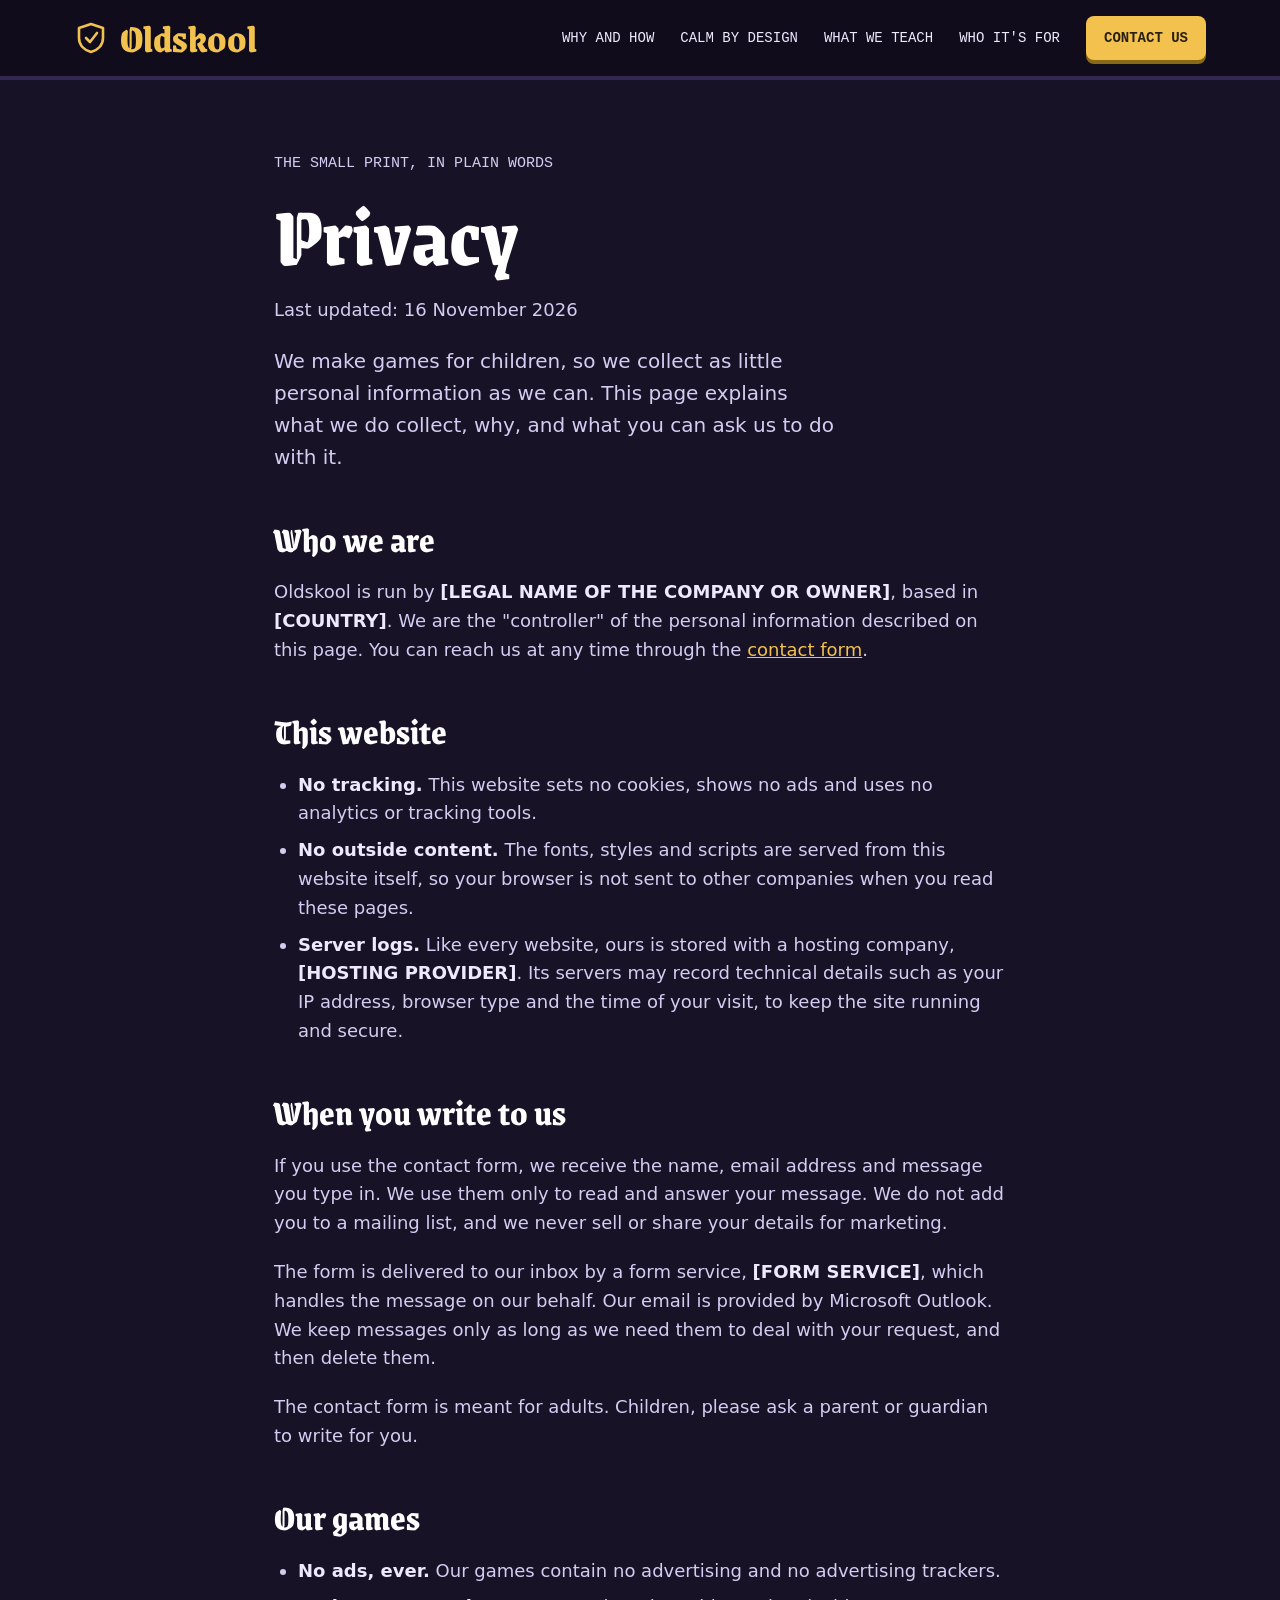
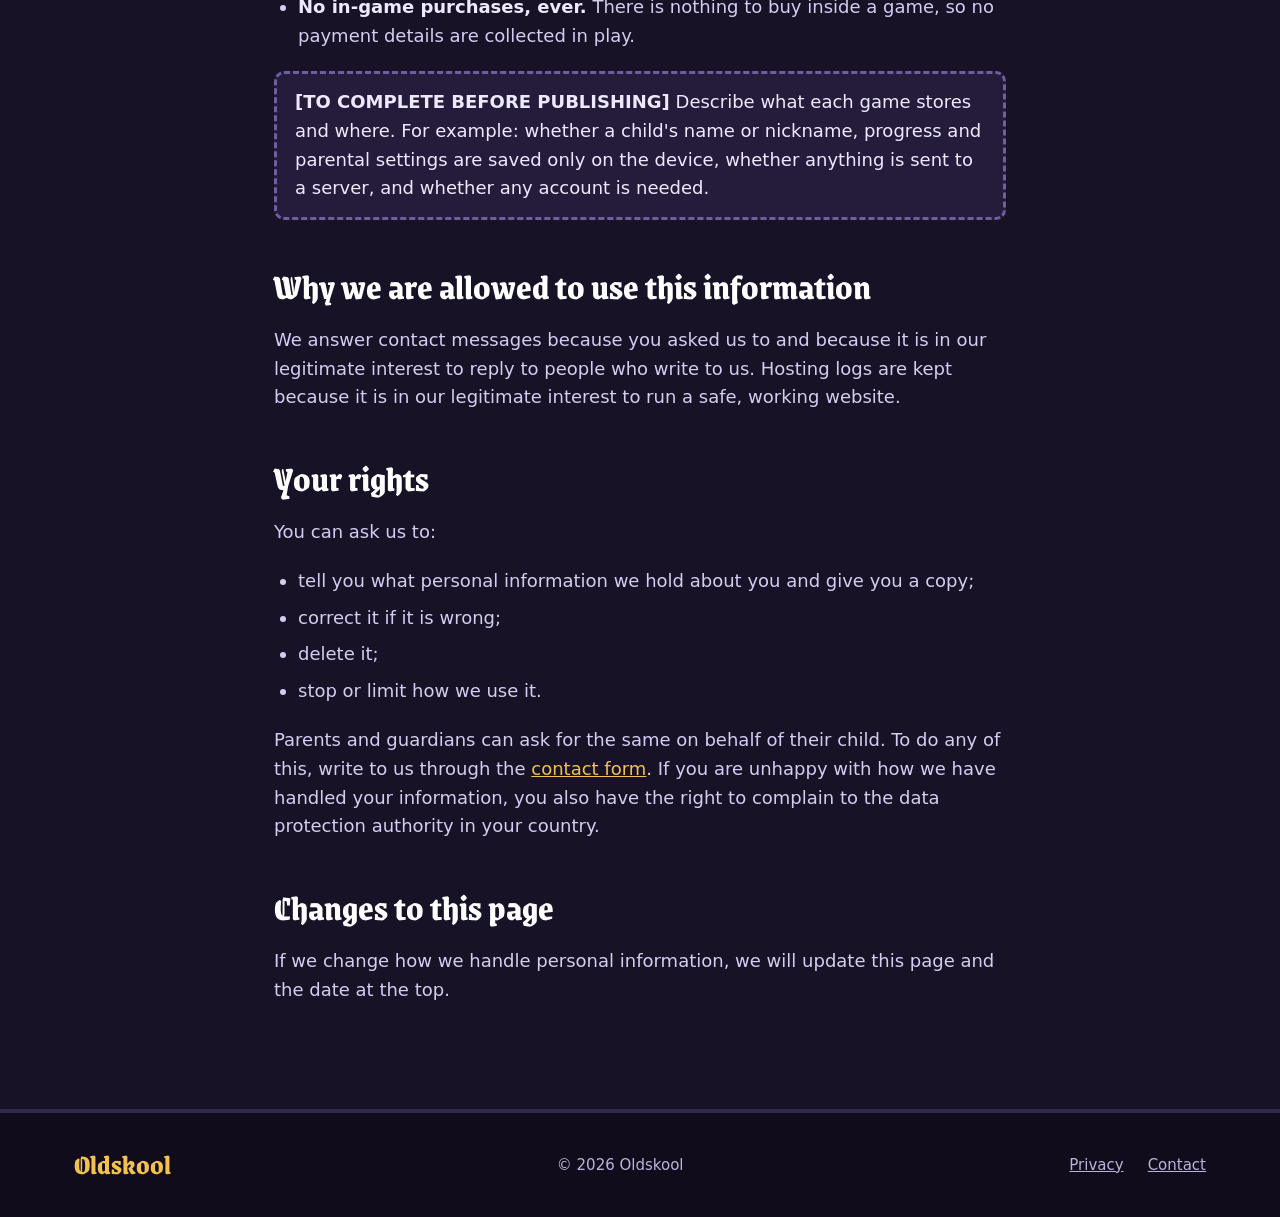
==== privacy.html @ bd80891c "Add contact form and privacy page, drop launch sign-up - Replace the launch email sign-up with a con" ====
<!doctype html>
<html lang="en">
<head>
  <meta charset="utf-8">
  <meta name="viewport" content="width=device-width, initial-scale=1">
  <title>Privacy | Oldskool</title>
  <meta name="description" content="How Oldskool handles personal information on this website and in its games.">
  <meta name="theme-color" content="#171226">
  <link rel="stylesheet" href="style.css">
</head>
<body>

<a class="skip-link" href="#main">Skip to content</a>

<header class="site-header">
  <div class="wrap header-inner">
    <a class="logo" href="index.html">
      <svg aria-hidden="true" width="34" height="34" viewBox="0 0 34 34" fill="none" stroke="currentColor" stroke-width="2.6" stroke-linecap="round" stroke-linejoin="round"><path d="M17 3 L29 7 L29 17 C29 24 24 29 17 31 C10 29 5 24 5 17 L5 7 Z"></path><path d="M12 17 L16 21 L23 12"></path></svg>
      Oldskool
    </a>
    <button class="nav-toggle" type="button" aria-expanded="false" aria-controls="site-nav">Menu</button>
    <nav id="site-nav" class="site-nav" aria-label="Main">
      <a href="index.html#how">Why and how</a>
      <a href="index.html#calm">Calm by design</a>
      <a href="index.html#skills">What we teach</a>
      <a href="index.html#who">Who it's for</a>
      <a class="btn btn-small" href="index.html#contact">Contact us</a>
    </nav>
  </div>
</header>

<main id="main" class="legal">
  <div class="wrap legal-inner">
    <p class="eyebrow eyebrow-purple">The small print, in plain words</p>
    <h1>Privacy</h1>
    <p>Last updated: 16 November 2026</p>

    <p class="lead">We make games for children, so we collect as little personal information as we can. This page explains what we do collect, why, and what you can ask us to do with it.</p>

    <h2>Who we are</h2>
    <p>Oldskool is run by <strong>[LEGAL NAME OF THE COMPANY OR OWNER]</strong>, based in <strong>[COUNTRY]</strong>. We are the "controller" of the personal information described on this page. You can reach us at any time through the <a href="index.html#contact">contact form</a>.</p>

    <h2>This website</h2>
    <ul>
      <li><strong>No tracking.</strong> This website sets no cookies, shows no ads and uses no analytics or tracking tools.</li>
      <li><strong>No outside content.</strong> The fonts, styles and scripts are served from this website itself, so your browser is not sent to other companies when you read these pages.</li>
      <li><strong>Server logs.</strong> Like every website, ours is stored with a hosting company, <strong>[HOSTING PROVIDER]</strong>. Its servers may record technical details such as your IP address, browser type and the time of your visit, to keep the site running and secure.</li>
    </ul>

    <h2>When you write to us</h2>
    <p>If you use the contact form, we receive the name, email address and message you type in. We use them only to read and answer your message. We do not add you to a mailing list, and we never sell or share your details for marketing.</p>
    <p>The form is delivered to our inbox by a form service, <strong>[FORM SERVICE]</strong>, which handles the message on our behalf. Our email is provided by Microsoft Outlook. We keep messages only as long as we need them to deal with your request, and then delete them.</p>
    <p>The contact form is meant for adults. Children, please ask a parent or guardian to write for you.</p>

    <h2>Our games</h2>
    <ul>
      <li><strong>No ads, ever.</strong> Our games contain no advertising and no advertising trackers.</li>
      <li><strong>No in-game purchases, ever.</strong> There is nothing to buy inside a game, so no payment details are collected in play.</li>
    </ul>
    <p class="todo"><strong>[TO COMPLETE BEFORE PUBLISHING]</strong> Describe what each game stores and where. For example: whether a child's name or nickname, progress and parental settings are saved only on the device, whether anything is sent to a server, and whether any account is needed.</p>

    <h2>Why we are allowed to use this information</h2>
    <p>We answer contact messages because you asked us to and because it is in our legitimate interest to reply to people who write to us. Hosting logs are kept because it is in our legitimate interest to run a safe, working website.</p>

    <h2>Your rights</h2>
    <p>You can ask us to:</p>
    <ul>
      <li>tell you what personal information we hold about you and give you a copy;</li>
      <li>correct it if it is wrong;</li>
      <li>delete it;</li>
      <li>stop or limit how we use it.</li>
    </ul>
    <p>Parents and guardians can ask for the same on behalf of their child. To do any of this, write to us through the <a href="index.html#contact">contact form</a>. If you are unhappy with how we have handled your information, you also have the right to complain to the data protection authority in your country.</p>

    <h2>Changes to this page</h2>
    <p>If we change how we handle personal information, we will update this page and the date at the top.</p>
  </div>
</main>

<footer class="site-footer">
  <div class="wrap footer-inner">
    <span class="footer-logo">Oldskool</span>
    <span>© <span id="year"></span> Oldskool</span>
    <span class="footer-links"><a href="privacy.html">Privacy</a><a href="index.html#contact">Contact</a></span>
  </div>
</footer>

<script src="script.js"></script>
</body>
</html>
---- style.css ----
/* Oldskool launch page
   Colours and fonts live in :root so the whole look can be changed in one place. */

/* Fonts are hosted with the site (see /fonts), so no visitor data goes to a font service. */
@font-face { font-family: 'Grenze Gotisch'; font-weight: 800; font-style: normal; font-display: swap; src: url('fonts/grenze-gotisch-latin-800-normal.woff2') format('woff2'); }
@font-face { font-family: 'Nunito'; font-weight: 400; font-style: normal; font-display: swap; src: url('fonts/nunito-latin-400-normal.woff2') format('woff2'); }
@font-face { font-family: 'Nunito'; font-weight: 700; font-style: normal; font-display: swap; src: url('fonts/nunito-latin-700-normal.woff2') format('woff2'); }
@font-face { font-family: 'Nunito'; font-weight: 800; font-style: normal; font-display: swap; src: url('fonts/nunito-latin-800-normal.woff2') format('woff2'); }
@font-face { font-family: 'Silkscreen'; font-weight: 400; font-style: normal; font-display: swap; src: url('fonts/silkscreen-latin-400-normal.woff2') format('woff2'); }
@font-face { font-family: 'Silkscreen'; font-weight: 700; font-style: normal; font-display: swap; src: url('fonts/silkscreen-latin-700-normal.woff2') format('woff2'); }

:root {
  --night: #171226;
  --night-deep: #100C1C;
  --stone: #241C3A;
  --stone-light: #31274F;
  --border: #4A3D73;
  --border-light: #6E5FA3;
  --shadow: #0B0814;

  --gold: #F2C14E;
  --gold-dark: #8A6A16;
  --purple: #B58CFF;

  --text: #EFE9FF;
  --text-soft: #D6CCF2;
  --text-muted: #BDB2DB;

  --parchment: #F3E6C4;
  --parchment-light: #FFF6DC;
  --parchment-line: #D9C79A;
  --ink: #2A1F14;
  --ink-soft: #3D2E1E;
  --ink-purple: #5A3E9E;

  --font-display: 'Grenze Gotisch', Georgia, serif;
  --font-body: 'Nunito', system-ui, sans-serif;
  --font-pixel: 'Silkscreen', ui-monospace, monospace;
}

*, *::before, *::after { box-sizing: border-box; }

html { scroll-behavior: smooth; }
@media (prefers-reduced-motion: reduce) { html { scroll-behavior: auto; } }

body {
  margin: 0;
  font-family: var(--font-body);
  font-size: 18px;
  line-height: 1.6;
  color: var(--text);
  background: var(--night);
}

h1, h2, h3, p, ul, ol { margin: 0; }
ul, ol { padding: 0; list-style: none; }

a { color: var(--gold); }
a:hover { color: #FFE08A; }

:focus-visible { outline: 3px solid var(--purple); outline-offset: 3px; }
.section-parchment :focus-visible, .parchment :focus-visible { outline-color: var(--ink-purple); }

.skip-link {
  position: absolute; left: 12px; top: -60px;
  background: var(--gold); color: var(--ink);
  padding: 10px 16px; border-radius: 8px; font-weight: 700; z-index: 10;
}
.skip-link:focus { top: 12px; color: var(--ink); }

/* ---------- Layout helpers ---------- */

.wrap { max-width: 1180px; margin: 0 auto; padding-left: 24px; padding-right: 24px; }
.section { padding: 104px 0; }
.section-stone { background: var(--stone); border-top: 4px solid var(--stone-light); border-bottom: 4px solid var(--stone-light); }
.section-purple { background: var(--stone-light); }
.section-parchment { background: var(--parchment); color: var(--ink); border-top: 6px solid var(--ink); border-bottom: 6px solid var(--ink); }

.stack-md { display: flex; flex-direction: column; gap: 24px; }
.stack-lg { display: flex; flex-direction: column; gap: 48px; }
.stack-xl { display: flex; flex-direction: column; gap: 56px; }

.grid { display: grid; gap: 24px; }
.grid-2 { grid-template-columns: repeat(2, minmax(0, 1fr)); }
.grid-3 { grid-template-columns: repeat(3, minmax(0, 1fr)); }

.split { display: flex; flex-wrap: wrap; align-items: center; gap: 56px; }
.split-top { align-items: flex-start; }
.split-copy { flex: 1 1 440px; min-width: 0; display: flex; flex-direction: column; gap: 18px; }

.section-head { display: flex; flex-direction: column; gap: 12px; max-width: 760px; }
.section-head.wide { max-width: 800px; gap: 16px; }

/* ---------- Type ---------- */

h1, h2, h3 { font-family: var(--font-display); font-weight: 800; color: #FFFFFF; }
h1 { font-size: clamp(56px, 8.4vw, 116px); line-height: 0.92; }
h2 { font-size: clamp(44px, 5.6vw, 72px); line-height: 0.98; }
h3 { font-size: 40px; line-height: 1; }
.h-big { font-size: clamp(52px, 7vw, 96px); line-height: 0.95; }
.section-parchment h2, .card h3 { color: var(--ink); }

.accent { color: var(--gold); }

.lead { font-size: 20px; color: var(--text-soft); max-width: 560px; }
.section-head .lead { max-width: none; }
.lead-bright { color: #E2DAF7; }
.section-parchment .lead { color: var(--ink-soft); max-width: 520px; }

.eyebrow { font-family: var(--font-pixel); font-size: 15px; text-transform: uppercase; }
.eyebrow-small { font-size: 14px; }
.eyebrow-purple { color: var(--purple); }
.eyebrow-gold { color: var(--gold); }
.eyebrow-ink { color: var(--ink-purple); font-weight: 700; }

.small-note { font-size: 15px; color: var(--text-muted); }

/* ---------- Buttons ---------- */

.btn {
  display: inline-flex; align-items: center; justify-content: center;
  height: 56px; padding: 0 28px;
  font-family: var(--font-pixel); font-weight: 700; font-size: 16px; text-transform: uppercase; text-decoration: none;
  color: var(--ink); background: var(--gold);
  border: none; border-radius: 8px; cursor: pointer;
  box-shadow: 0 6px 0 var(--gold-dark);
}
.btn:hover { background: #FFD569; color: var(--ink); }
.btn:active { transform: translateY(3px); box-shadow: 0 3px 0 var(--gold-dark); }
.btn-small { height: 44px; padding: 0 18px; font-size: 14px; box-shadow: 0 4px 0 var(--gold-dark); }
.btn-ghost { background: var(--stone); color: var(--text); border: 3px solid var(--border); box-shadow: 0 6px 0 var(--shadow); }
.btn-ghost:hover { background: var(--stone-light); color: var(--text); }
.btn-ghost:active { box-shadow: 0 3px 0 var(--shadow); }
.btn[disabled] { opacity: 0.6; cursor: default; }

.hero-actions { display: flex; flex-wrap: wrap; gap: 16px; margin-top: 8px; }

/* ---------- Header ---------- */

.site-header { background: var(--night-deep); border-bottom: 4px solid var(--stone-light); }
.header-inner { display: flex; flex-wrap: wrap; align-items: center; justify-content: space-between; gap: 12px 32px; padding-top: 14px; padding-bottom: 14px; }

.logo {
  display: flex; align-items: center; gap: 12px; min-height: 48px;
  font-family: var(--font-display); font-weight: 800; font-size: 40px; line-height: 1;
  color: var(--gold); text-decoration: none;
}

.site-nav { display: flex; flex-wrap: wrap; align-items: center; gap: 4px 26px; font-family: var(--font-pixel); font-size: 14px; text-transform: uppercase; }
.site-nav a:not(.btn) { color: var(--text); text-decoration: none; padding: 12px 0; }
.site-nav a:not(.btn):hover { color: var(--gold); }

.nav-toggle {
  display: none;
  height: 44px; padding: 0 16px;
  font-family: var(--font-pixel); font-size: 14px; text-transform: uppercase;
  color: var(--text); background: var(--stone); border: 3px solid var(--border); border-radius: 8px; cursor: pointer;
}

/* ---------- Hero ---------- */

.hero { padding: 72px 0 104px; }
.hero-inner { display: flex; flex-wrap: wrap; align-items: center; gap: 56px; }
.hero-copy { flex: 1 1 480px; min-width: 0; display: flex; flex-direction: column; gap: 24px; }
.hero .lead { font-size: 21px; line-height: 1.55; }
.hero-demo { flex: 1 1 400px; min-width: 0; max-width: 460px; margin: 0 auto; display: flex; flex-direction: column; gap: 18px; }

.arch {
  background: var(--stone); border: 6px solid var(--border);
  border-radius: 230px 230px 14px 14px;
  padding: 56px 28px 28px;
  display: flex; flex-direction: column; align-items: center; gap: 18px;
  box-shadow: 0 10px 0 var(--shadow);
}

.art-slot {
  width: 100%; border: 2px dashed var(--border-light);
  display: flex; align-items: center; justify-content: center; text-align: center; padding: 20px;
  font-family: var(--font-pixel); font-size: 13px; text-transform: uppercase; color: var(--text-muted);
}
.arch-art { height: 190px; border-radius: 120px 120px 10px 10px; }
/* When you swap the placeholder for an image, give it class="arch-art" too */
img.arch-art { border: none; padding: 0; object-fit: cover; }

.quest-bar { width: 100%; display: flex; align-items: center; gap: 10px; font-family: var(--font-pixel); font-size: 12px; color: var(--text-muted); }
.quest-track { flex: 1; height: 14px; background: var(--night-deep); border: 2px solid var(--border); border-radius: 8px; overflow: hidden; }
.quest-fill { width: 34%; height: 100%; background: var(--purple); }
.quest-fill.is-done { width: 100%; background: var(--gold); }

.sum { font-family: var(--font-display); font-weight: 800; font-size: 68px; line-height: 1; color: #FFFFFF; }

.answers { width: 100%; display: grid; grid-template-columns: repeat(3, minmax(0, 1fr)); gap: 12px; }
.answer {
  height: 68px;
  font-family: var(--font-display); font-weight: 800; font-size: 34px;
  color: var(--ink); background: var(--parchment);
  border: 3px solid var(--ink); border-radius: 10px; cursor: pointer;
  box-shadow: 0 5px 0 var(--shadow);
}
.answer:hover { background: var(--parchment-light); }
.answer.is-right { background: var(--gold); }
.answer.is-wrong { background: #CDBF9E; color: #5A4A36; text-decoration: line-through; }

.dialogue {
  background: var(--parchment); color: var(--ink);
  border: 4px solid var(--ink); border-radius: 12px; padding: 16px 20px;
  box-shadow: 0 6px 0 var(--shadow);
  display: flex; flex-direction: column; gap: 2px;
}
.dialogue-name { font-family: var(--font-pixel); font-weight: 700; font-size: 13px; text-transform: uppercase; color: var(--ink-purple); }
.dialogue-text { font-weight: 700; }
.dialogue-large { flex: 1 1 360px; min-width: 0; padding: 22px 24px; gap: 12px; }
.dialogue-large .dialogue-text { font-weight: 800; font-size: 22px; line-height: 1.35; }
.fake-button {
  align-self: flex-start; display: inline-flex; align-items: center; height: 48px; padding: 0 22px;
  font-family: var(--font-pixel); font-weight: 700; font-size: 14px; text-transform: uppercase;
  background: var(--gold); border: 3px solid var(--ink); border-radius: 8px; box-shadow: 0 4px 0 var(--ink);
}

/* ---------- Forms ---------- */

.contact-form { display: grid; grid-template-columns: repeat(2, minmax(0, 1fr)); gap: 20px; padding: 32px; text-align: left; }
.field { display: flex; flex-direction: column; gap: 6px; min-width: 0; }
.field-wide { grid-column: 1 / -1; }
.field label { font-family: var(--font-pixel); font-weight: 700; font-size: 13px; text-transform: uppercase; color: var(--ink); }
.field input, .field textarea {
  width: 100%; padding: 14px 16px;
  font: inherit; font-size: 18px; color: var(--ink);
  background: var(--parchment-light); border: 3px solid var(--ink); border-radius: 8px;
}
.field input { height: 56px; padding-top: 0; padding-bottom: 0; }
.field textarea { resize: vertical; min-height: 150px; }
.field input::placeholder { color: #6B5A44; }
.field [aria-invalid="true"] { border-color: #A3271A; background: #FFE9E2; }
.trap { position: absolute; left: -9999px; width: 1px; height: 1px; overflow: hidden; }
.contact-actions { display: flex; flex-wrap: wrap; align-items: center; gap: 16px 24px; }
.contact-actions .btn { box-shadow: 0 6px 0 var(--ink); border: 3px solid var(--ink); }
.contact-actions .btn:active { box-shadow: 0 3px 0 var(--ink); }
.form-note { flex: 1 1 260px; font-size: 15px; color: var(--ink-soft); }
.form-note a { color: var(--ink-purple); font-weight: 700; }
.form-message { min-height: 1.6em; font-weight: 800; color: #1F5B2E; }
.form-message.is-error { color: #A3271A; }

/* ---------- Panels ---------- */

.panel {
  background: var(--night); border: 4px solid var(--border); border-radius: 16px; padding: 28px;
  box-shadow: 0 8px 0 var(--shadow);
  display: flex; flex-direction: column; gap: 12px;
}
.panel p { color: var(--text-soft); }
.panel-raised { background: var(--stone); gap: 14px; }
.panel .step { font-family: var(--font-pixel); font-weight: 700; font-size: 14px; color: var(--gold); }

.parchment { background: var(--parchment); color: var(--ink); border: 4px solid var(--ink); border-radius: 16px; box-shadow: 0 8px 0 var(--shadow); }

/* House rules */
.rules { flex: 1 1 420px; min-width: 0; padding: 28px; }
.rules-title { font-family: var(--font-pixel); font-weight: 700; font-size: 16px; text-transform: uppercase; margin-bottom: 16px; }
.rules-list li { display: flex; justify-content: space-between; align-items: center; gap: 16px; padding: 12px 0; border-top: 2px solid var(--parchment-line); font-weight: 800; font-size: 20px; }
.tag { font-family: var(--font-pixel); font-size: 15px; font-weight: 700; border-radius: 6px; padding: 6px 14px; border: 2px solid var(--ink); }
.tag-no { background: var(--ink); color: var(--parchment); }
.tag-yes { background: var(--gold); color: var(--ink); }

/* Skill cards */
.cards { display: flex; flex-wrap: wrap; justify-content: center; gap: 28px; }
.card {
  flex: 1 1 290px; max-width: 360px; min-width: 0;
  background: var(--parchment); color: var(--ink);
  border: 5px solid var(--ink); border-radius: 18px; padding: 26px;
  box-shadow: 0 10px 0 var(--shadow);
  display: flex; flex-direction: column; gap: 14px;
}
.card-left { transform: rotate(-2deg); }
.card-right { transform: rotate(2deg); }
.card h3 { font-size: 44px; }
.card p { font-size: 17px; }
.card-top { display: flex; justify-content: space-between; font-family: var(--font-pixel); font-size: 13px; font-weight: 700; text-transform: uppercase; }
.card-art {
  height: 130px; background: var(--ink); color: var(--gold); border-radius: 10px;
  display: flex; align-items: center; justify-content: center; gap: 14px;
  font-family: var(--font-display); font-weight: 800; font-size: 76px; line-height: 1;
}
.card-art-pattern span { width: 34px; height: 34px; }
.card-art-pattern .dot { background: var(--gold); border-radius: 50%; }
.card-art-pattern .sq { background: var(--parchment); border-radius: 6px; }
.card-art-pattern .dot-next { background: none; border: 3px dashed var(--purple); }

/* Hero stats */
.stat-head { display: flex; align-items: center; gap: 14px; color: var(--gold); }
.stat-head h3 { font-size: 44px; }
.pips { display: grid; grid-template-columns: repeat(5, minmax(0, 1fr)); gap: 6px; }
.pips span { height: 12px; background: var(--gold); border-radius: 3px; }

.parental { flex-direction: row; flex-wrap: wrap; align-items: center; gap: 40px; padding: 36px; }
.parental-copy { flex: 1 1 400px; min-width: 0; display: flex; flex-direction: column; gap: 14px; }
.parental-copy h3 { font-size: 44px; }

/* Hero's code */
.code-list { flex: 1 1 420px; min-width: 0; display: flex; flex-direction: column; gap: 12px; }
.code-list li {
  background: var(--parchment-light); border: 3px solid var(--ink); border-radius: 10px; padding: 14px 18px;
  display: flex; align-items: center; gap: 16px; box-shadow: 0 4px 0 var(--ink);
}
.code-list svg { flex: none; }
.code-list strong { font-weight: 800; }

/* Who it's for */
#who .panel { padding: 32px; gap: 14px; }
#who .panel h3 { font-size: 44px; }
.workshop { border: 3px dashed var(--border-light); border-radius: 14px; padding: 22px 26px; display: flex; flex-wrap: wrap; align-items: center; gap: 10px 32px; }
.workshop-text { flex: 1 1 420px; color: var(--text-soft); }

/* Contact */
.contact { padding: 112px 0; }
.contact-inner { max-width: 860px; display: flex; flex-direction: column; gap: 40px; }
.contact-head { display: flex; flex-direction: column; align-items: center; gap: 16px; text-align: center; }
.contact-head .lead { max-width: 620px; }

/* Privacy and other text pages */
.legal { padding: 72px 0 104px; }
.legal-inner { max-width: 780px; display: flex; flex-direction: column; gap: 20px; }
.legal h1 { font-size: clamp(48px, 7vw, 84px); line-height: 0.95; }
.legal h2 { font-size: 36px; line-height: 1.05; margin-top: 28px; }
.legal p, .legal li { color: var(--text-soft); }
.legal ul { list-style: disc; padding-left: 24px; display: flex; flex-direction: column; gap: 8px; }
.legal strong { color: var(--text); }
.legal .todo { background: var(--stone); border: 3px dashed var(--border-light); border-radius: 10px; padding: 14px 18px; color: var(--text); }

/* Footer */
.site-footer { background: var(--night-deep); color: var(--text-muted); border-top: 4px solid var(--stone-light); font-size: 15px; }
.footer-inner { display: flex; flex-wrap: wrap; justify-content: space-between; align-items: center; gap: 12px 32px; padding-top: 28px; padding-bottom: 28px; }
.footer-logo { font-family: var(--font-display); font-weight: 800; font-size: 28px; color: var(--gold); }
.footer-links { display: flex; gap: 24px; }
.footer-links a { color: var(--text-muted); padding: 12px 0; }
.footer-links a:hover { color: var(--gold); }

/* ---------- Smaller screens ---------- */

@media (max-width: 900px) {
  .grid-3 { grid-template-columns: minmax(0, 1fr); }
  .section { padding: 72px 0; }
  .hero { padding: 48px 0 72px; }
}

@media (max-width: 760px) {
  body { font-size: 17px; }
  .grid-2 { grid-template-columns: minmax(0, 1fr); }
  .card-left, .card-right { transform: none; }
  .lead, .hero .lead { font-size: 18px; }
  .rules-list li { font-size: 18px; }
  .parental { padding: 24px; }
  .contact-form { grid-template-columns: minmax(0, 1fr); padding: 22px; }

  .nav-toggle { display: inline-flex; align-items: center; }
  .site-nav { display: none; flex-basis: 100%; flex-direction: column; align-items: stretch; gap: 0; padding-bottom: 8px; }
  .site-nav.is-open { display: flex; }
  .site-nav a:not(.btn) { padding: 14px 0; border-top: 2px solid var(--stone-light); }
  .site-nav .btn { margin-top: 12px; }
}
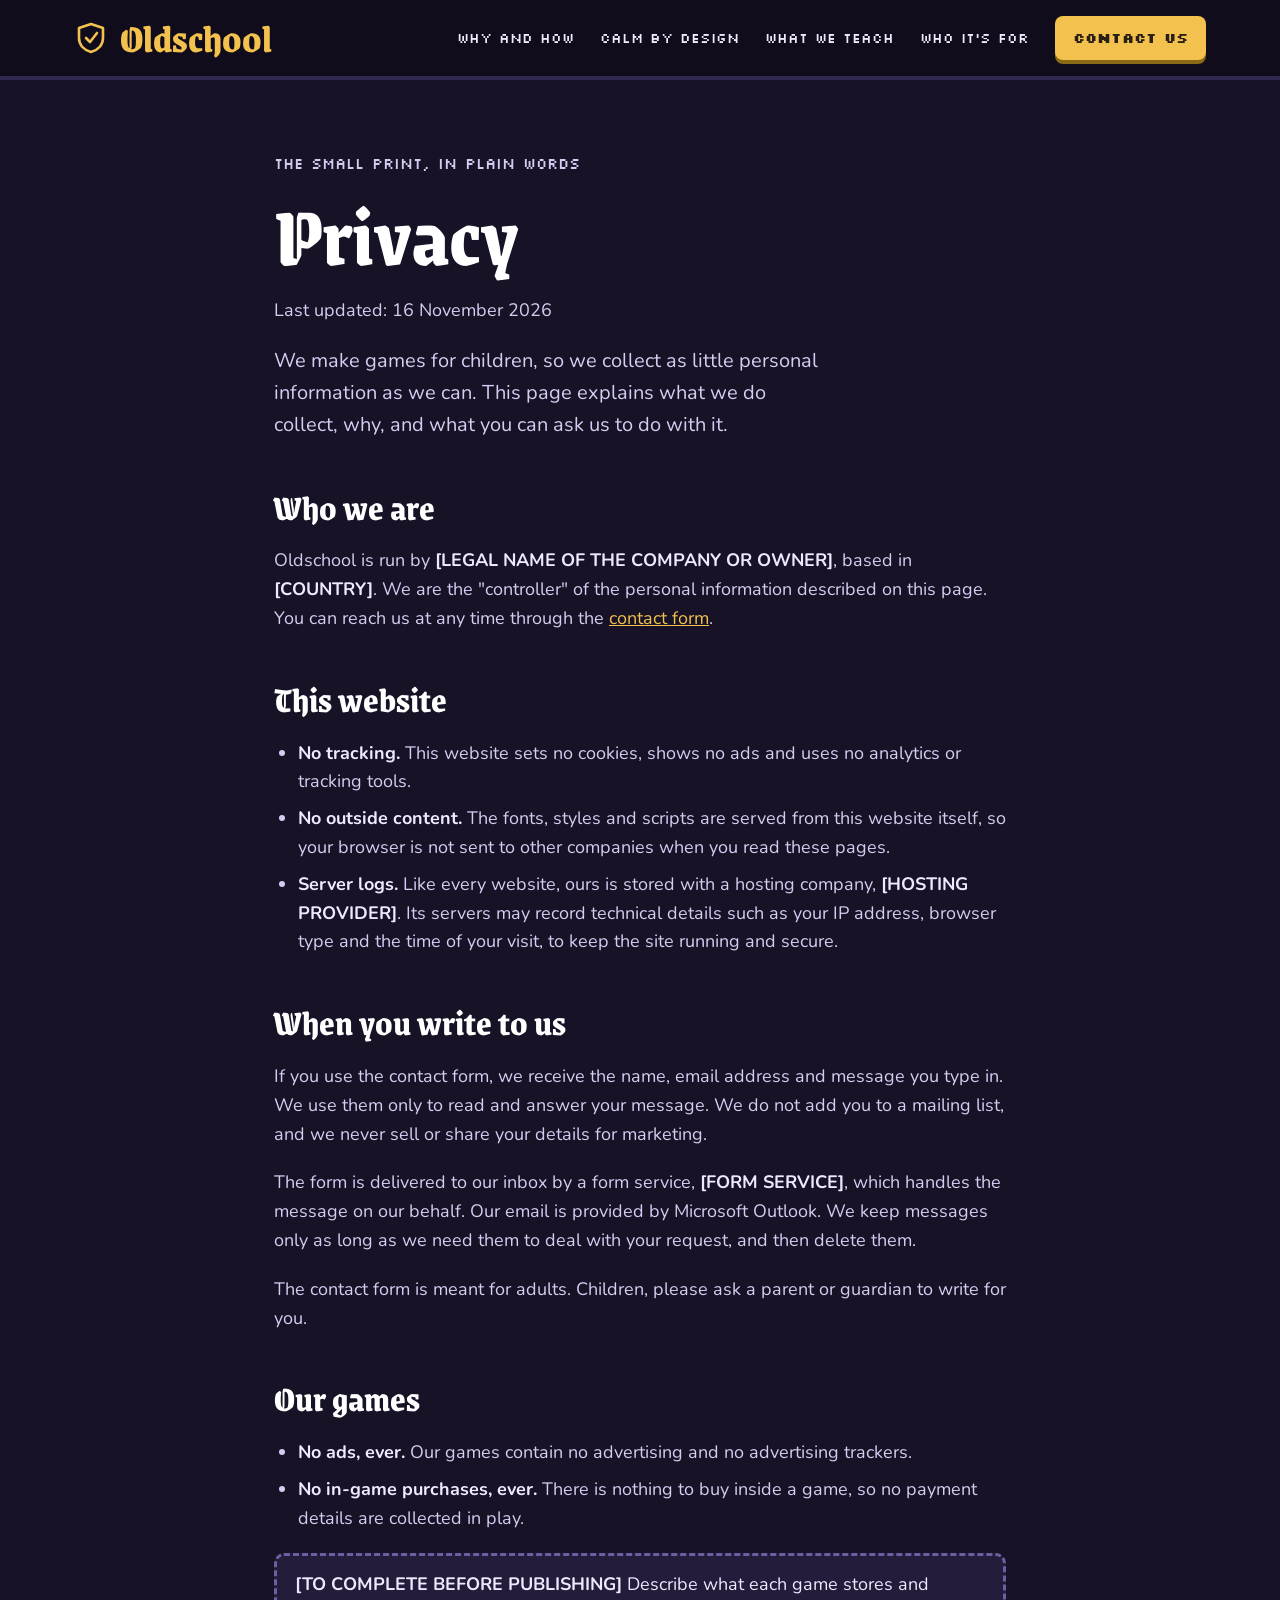
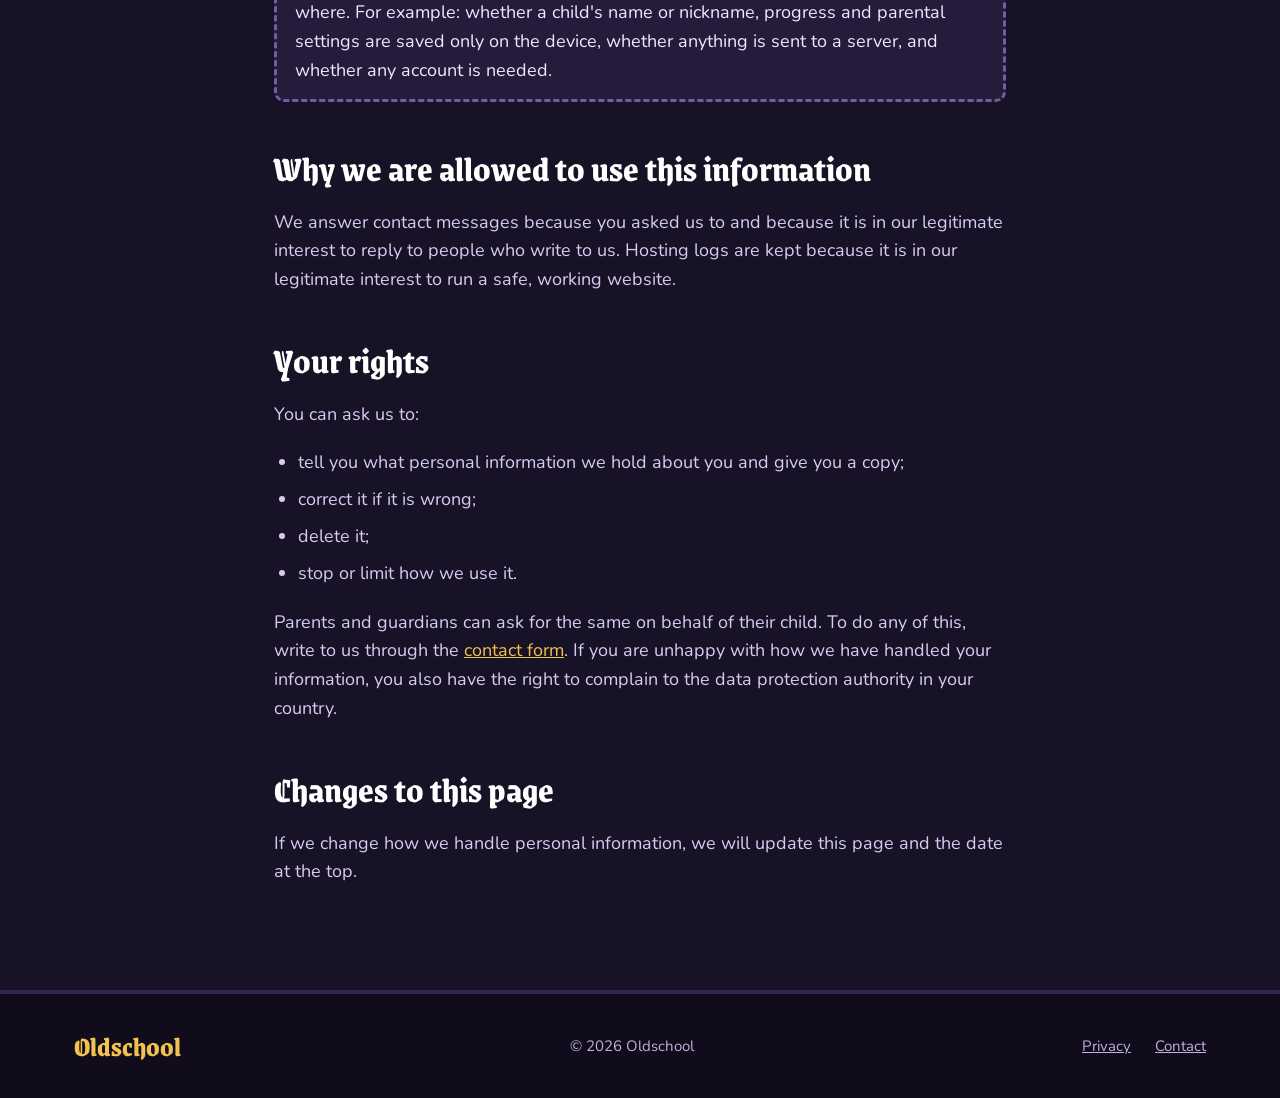
==== commit 3784b4de: "Rename Oldskool to Oldschool across the site Co-Authored-By: Claude Fable 5.2 <noreply@anthropic.com" ====
--- a/privacy.html
+++ b/privacy.html
@@ -3,8 +3,8 @@
 <head>
   <meta charset="utf-8">
   <meta name="viewport" content="width=device-width, initial-scale=1">
-  <title>Privacy | Oldskool</title>
-  <meta name="description" content="How Oldskool handles personal information on this website and in its games.">
+  <title>Privacy | Oldschool</title>
+  <meta name="description" content="How Oldschool handles personal information on this website and in its games.">
   <meta name="theme-color" content="#171226">
   <link rel="stylesheet" href="style.css">
 </head>
@@ -16,7 +16,7 @@
   <div class="wrap header-inner">
     <a class="logo" href="index.html">
       <svg aria-hidden="true" width="34" height="34" viewBox="0 0 34 34" fill="none" stroke="currentColor" stroke-width="2.6" stroke-linecap="round" stroke-linejoin="round"><path d="M17 3 L29 7 L29 17 C29 24 24 29 17 31 C10 29 5 24 5 17 L5 7 Z"></path><path d="M12 17 L16 21 L23 12"></path></svg>
-      Oldskool
+      Oldschool
     </a>
     <button class="nav-toggle" type="button" aria-expanded="false" aria-controls="site-nav">Menu</button>
     <nav id="site-nav" class="site-nav" aria-label="Main">
@@ -38,7 +38,7 @@
     <p class="lead">We make games for children, so we collect as little personal information as we can. This page explains what we do collect, why, and what you can ask us to do with it.</p>
 
     <h2>Who we are</h2>
-    <p>Oldskool is run by <strong>[LEGAL NAME OF THE COMPANY OR OWNER]</strong>, based in <strong>[COUNTRY]</strong>. We are the "controller" of the personal information described on this page. You can reach us at any time through the <a href="index.html#contact">contact form</a>.</p>
+    <p>Oldschool is run by <strong>[LEGAL NAME OF THE COMPANY OR OWNER]</strong>, based in <strong>[COUNTRY]</strong>. We are the "controller" of the personal information described on this page. You can reach us at any time through the <a href="index.html#contact">contact form</a>.</p>
 
     <h2>This website</h2>
     <ul>
@@ -79,8 +79,8 @@
 
 <footer class="site-footer">
   <div class="wrap footer-inner">
-    <span class="footer-logo">Oldskool</span>
-    <span>© <span id="year"></span> Oldskool</span>
+    <span class="footer-logo">Oldschool</span>
+    <span>© <span id="year"></span> Oldschool</span>
     <span class="footer-links"><a href="privacy.html">Privacy</a><a href="index.html#contact">Contact</a></span>
   </div>
 </footer>
--- a/style.css
+++ b/style.css
@@ -1,13 +1,7 @@
-/* Oldskool launch page
+/* Oldschool launch page
    Colours and fonts live in :root so the whole look can be changed in one place. */
 
-/* Fonts are hosted with the site (see /fonts), so no visitor data goes to a font service. */
-@font-face { font-family: 'Grenze Gotisch'; font-weight: 800; font-style: normal; font-display: swap; src: url('fonts/grenze-gotisch-latin-800-normal.woff2') format('woff2'); }
-@font-face { font-family: 'Nunito'; font-weight: 400; font-style: normal; font-display: swap; src: url('fonts/nunito-latin-400-normal.woff2') format('woff2'); }
-@font-face { font-family: 'Nunito'; font-weight: 700; font-style: normal; font-display: swap; src: url('fonts/nunito-latin-700-normal.woff2') format('woff2'); }
-@font-face { font-family: 'Nunito'; font-weight: 800; font-style: normal; font-display: swap; src: url('fonts/nunito-latin-800-normal.woff2') format('woff2'); }
-@font-face { font-family: 'Silkscreen'; font-weight: 400; font-style: normal; font-display: swap; src: url('fonts/silkscreen-latin-400-normal.woff2') format('woff2'); }
-@font-face { font-family: 'Silkscreen'; font-weight: 700; font-style: normal; font-display: swap; src: url('fonts/silkscreen-latin-700-normal.woff2') format('woff2'); }
+/* The fonts are built into the bottom of this file, so they always load with it. */
 
 :root {
   --night: #171226;
@@ -358,3 +352,13 @@
   .site-nav a:not(.btn) { padding: 14px 0; border-top: 2px solid var(--stone-light); }
   .site-nav .btn { margin-top: 12px; }
 }
+
+/* ---------- Fonts (built in; do not edit below this line) ----------
+   Grenze Gotisch, Nunito and Silkscreen, SIL Open Font License. Licences are in /fonts. */
+
+@font-face { font-family: 'Grenze Gotisch'; font-weight: 800; font-style: normal; font-display: swap; src: url([data-uri]) format('woff2'); }
+@font-face { font-family: 'Nunito'; font-weight: 400; font-style: normal; font-display: swap; src: url([data-uri]) format('woff2'); }
+@font-face { font-family: 'Nunito'; font-weight: 700; font-style: normal; font-display: swap; src: url([data-uri]) format('woff2'); }
+@font-face { font-family: 'Nunito'; font-weight: 800; font-style: normal; font-display: swap; src: url([data-uri]) format('woff2'); }
+@font-face { font-family: 'Silkscreen'; font-weight: 400; font-style: normal; font-display: swap; src: url([data-uri]) format('woff2'); }
+@font-face { font-family: 'Silkscreen'; font-weight: 700; font-style: normal; font-display: swap; src: url([data-uri]) format('woff2'); }
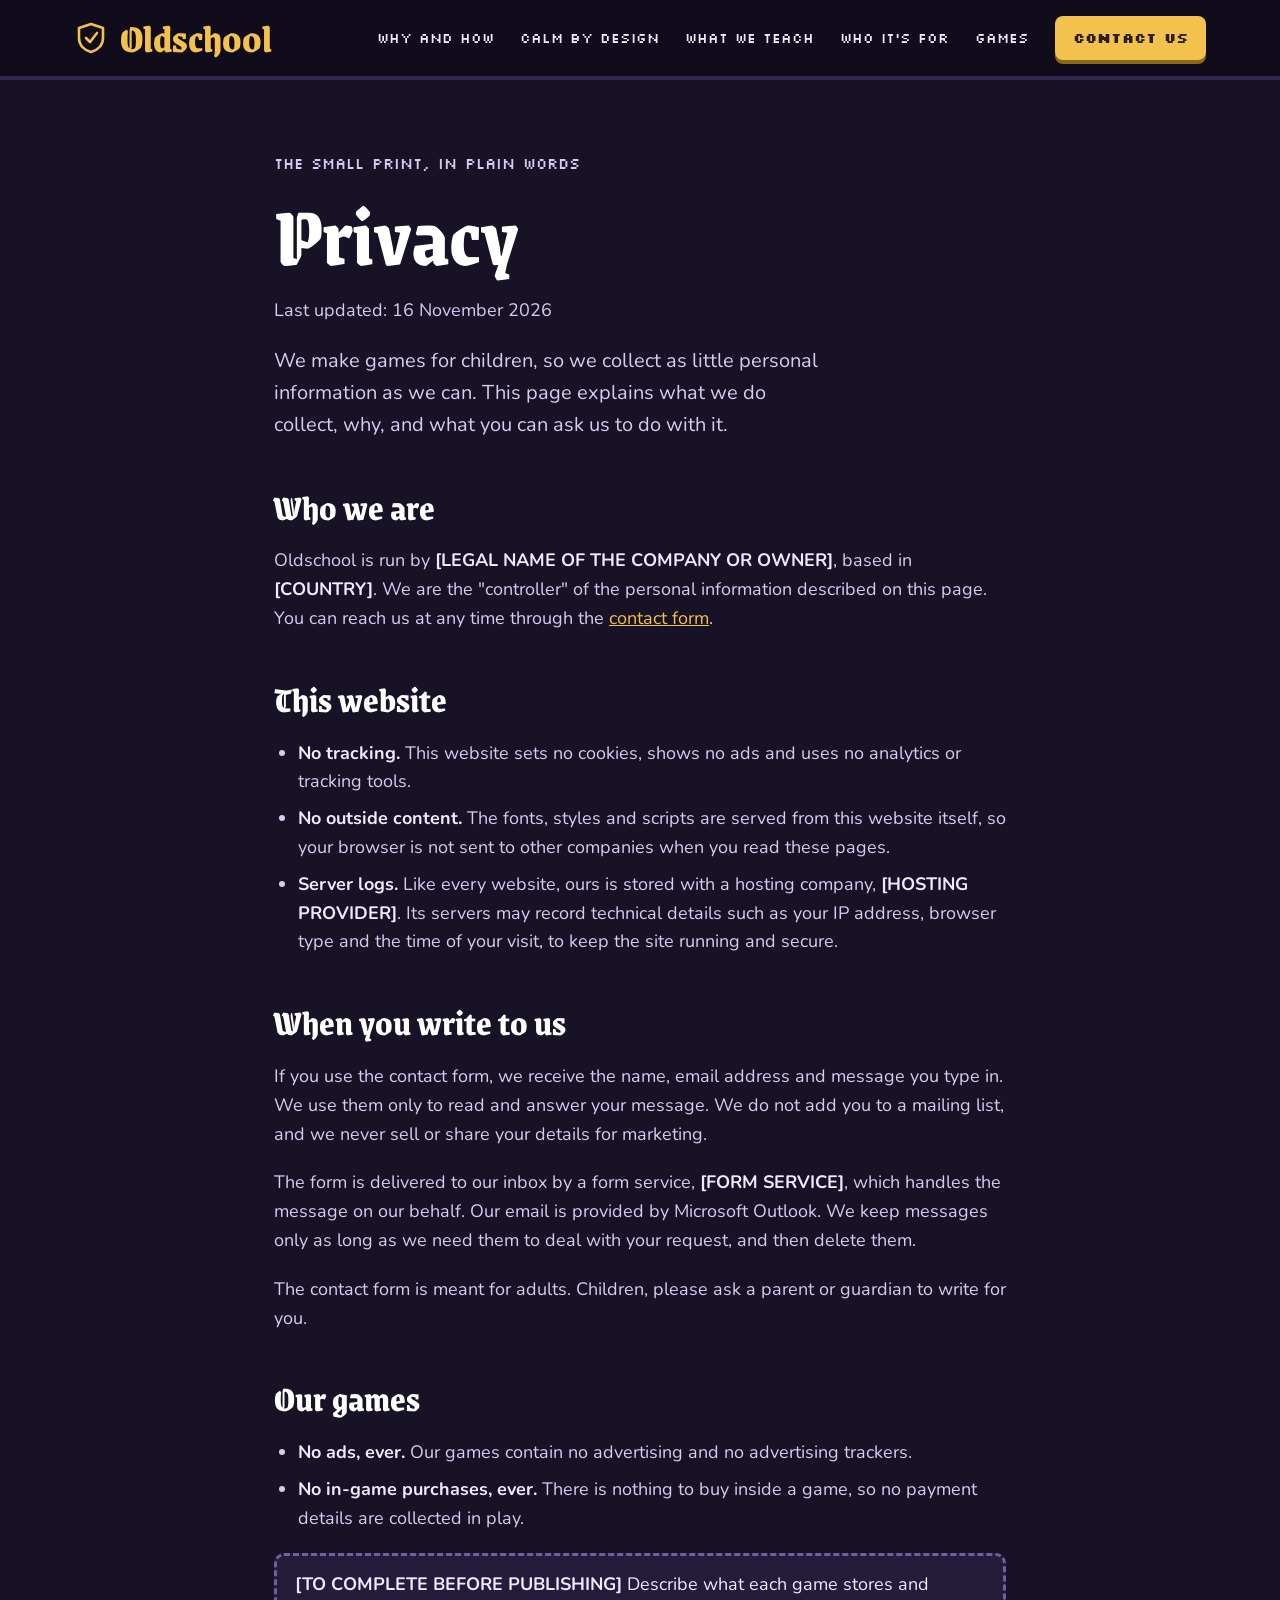
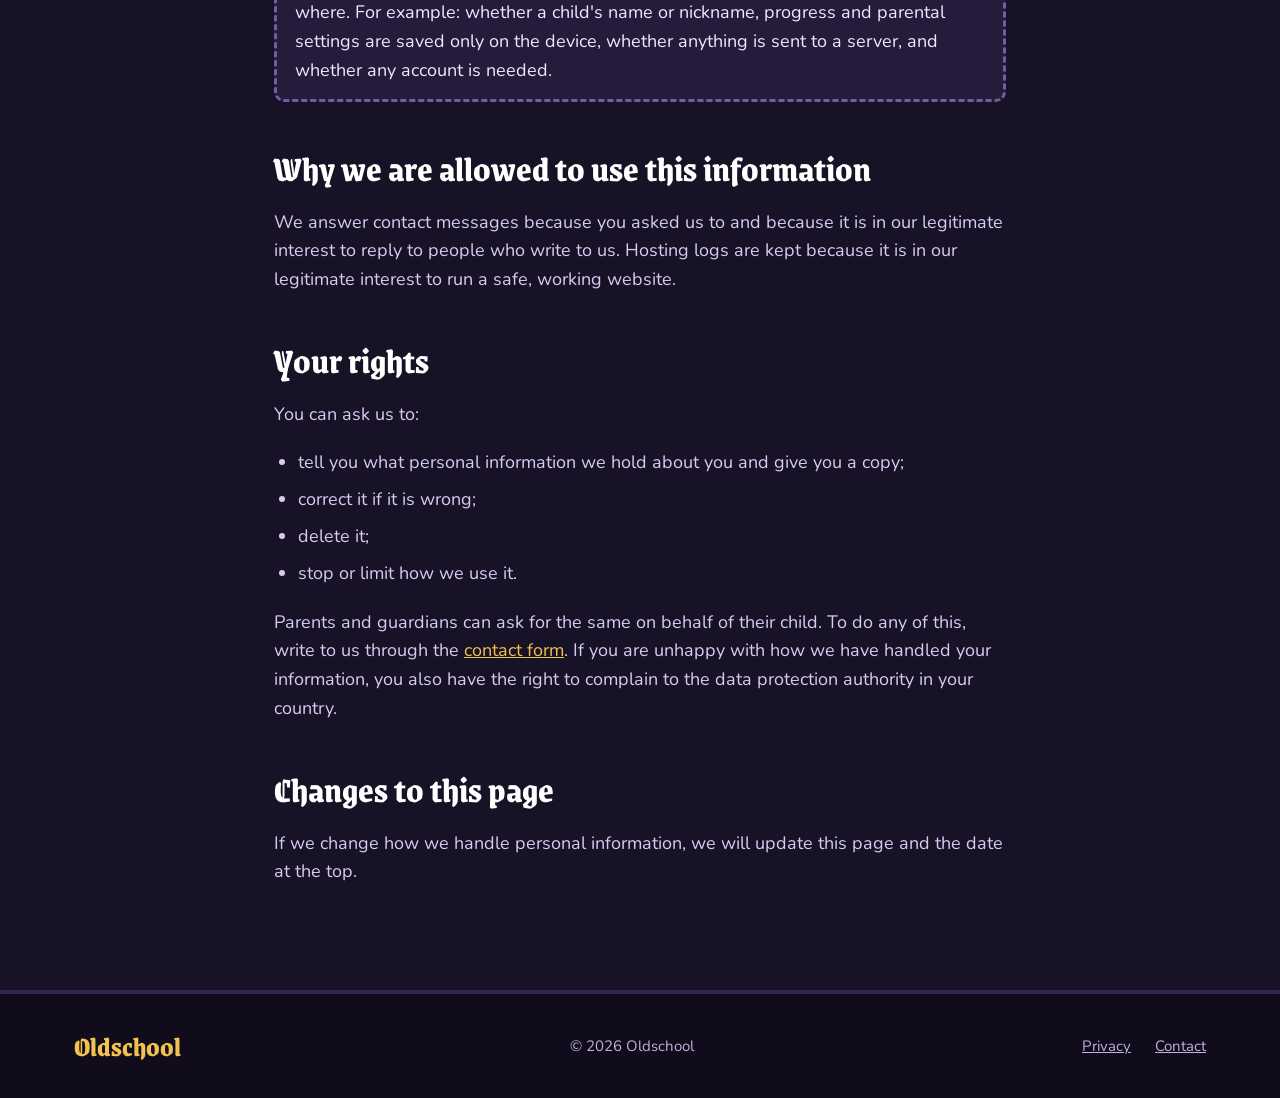
==== commit f6eb3a12: "Add games section with links to Cursed Castle and Pokémon Trials Co-Authored-By: Claude Fable 5.2 <n" ====
--- a/privacy.html
+++ b/privacy.html
@@ -24,6 +24,7 @@
       <a href="index.html#calm">Calm by design</a>
       <a href="index.html#skills">What we teach</a>
       <a href="index.html#who">Who it's for</a>
+      <a href="index.html#games">Games</a>
       <a class="btn btn-small" href="index.html#contact">Contact us</a>
     </nav>
   </div>
--- a/style.css
+++ b/style.css
@@ -302,8 +302,14 @@
 /* Who it's for */
 #who .panel { padding: 32px; gap: 14px; }
 #who .panel h3 { font-size: 44px; }
-.workshop { border: 3px dashed var(--border-light); border-radius: 14px; padding: 22px 26px; display: flex; flex-wrap: wrap; align-items: center; gap: 10px 32px; }
-.workshop-text { flex: 1 1 420px; color: var(--text-soft); }
+
+/* Games */
+.game { gap: 14px; padding: 32px; }
+.game h3 { font-size: 48px; }
+.game-play { align-self: flex-start; margin-top: 8px; }
+.tags { display: flex; flex-wrap: wrap; gap: 10px; font-family: var(--font-pixel); font-size: 12px; text-transform: uppercase; }
+.tags li { border: 2px solid var(--border-light); border-radius: 6px; padding: 6px 10px; color: var(--text); }
+.visually-hidden { position: absolute; width: 1px; height: 1px; overflow: hidden; clip: rect(0 0 0 0); white-space: nowrap; }
 
 /* Contact */
 .contact { padding: 112px 0; }
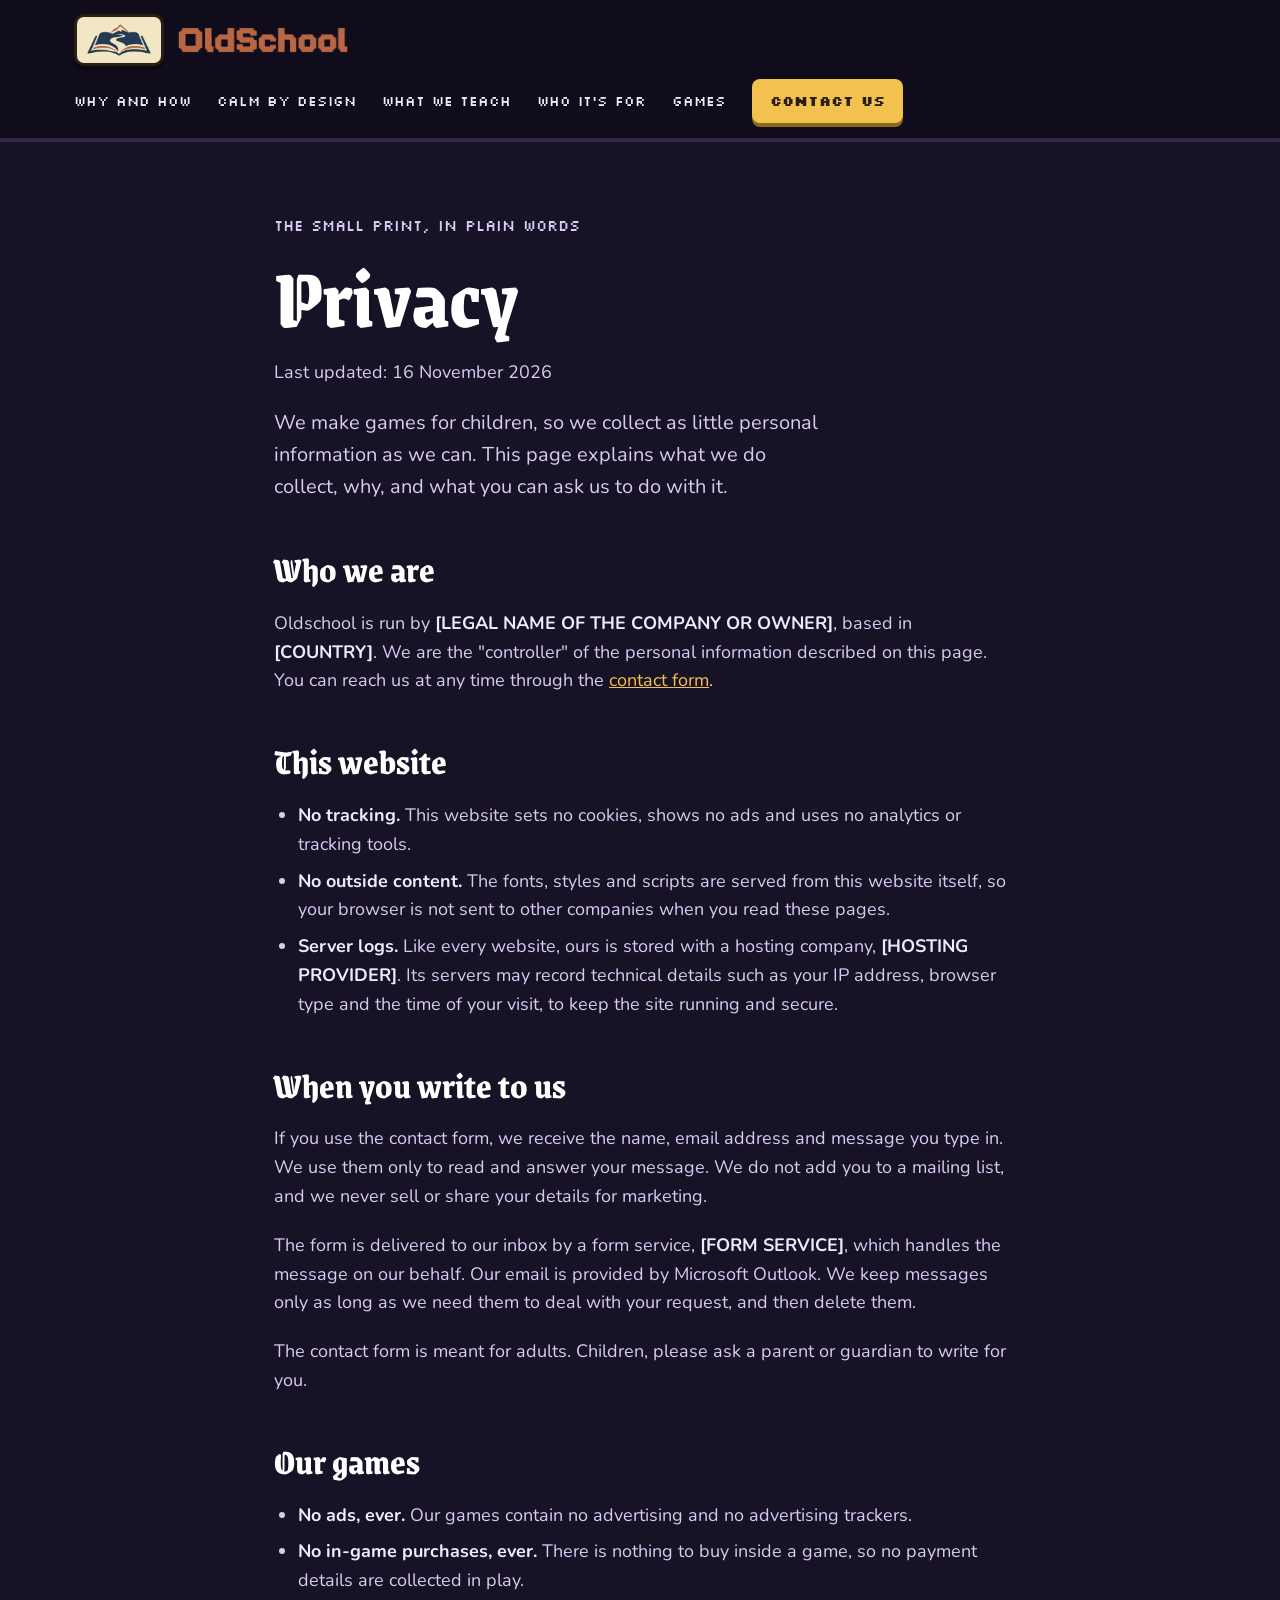
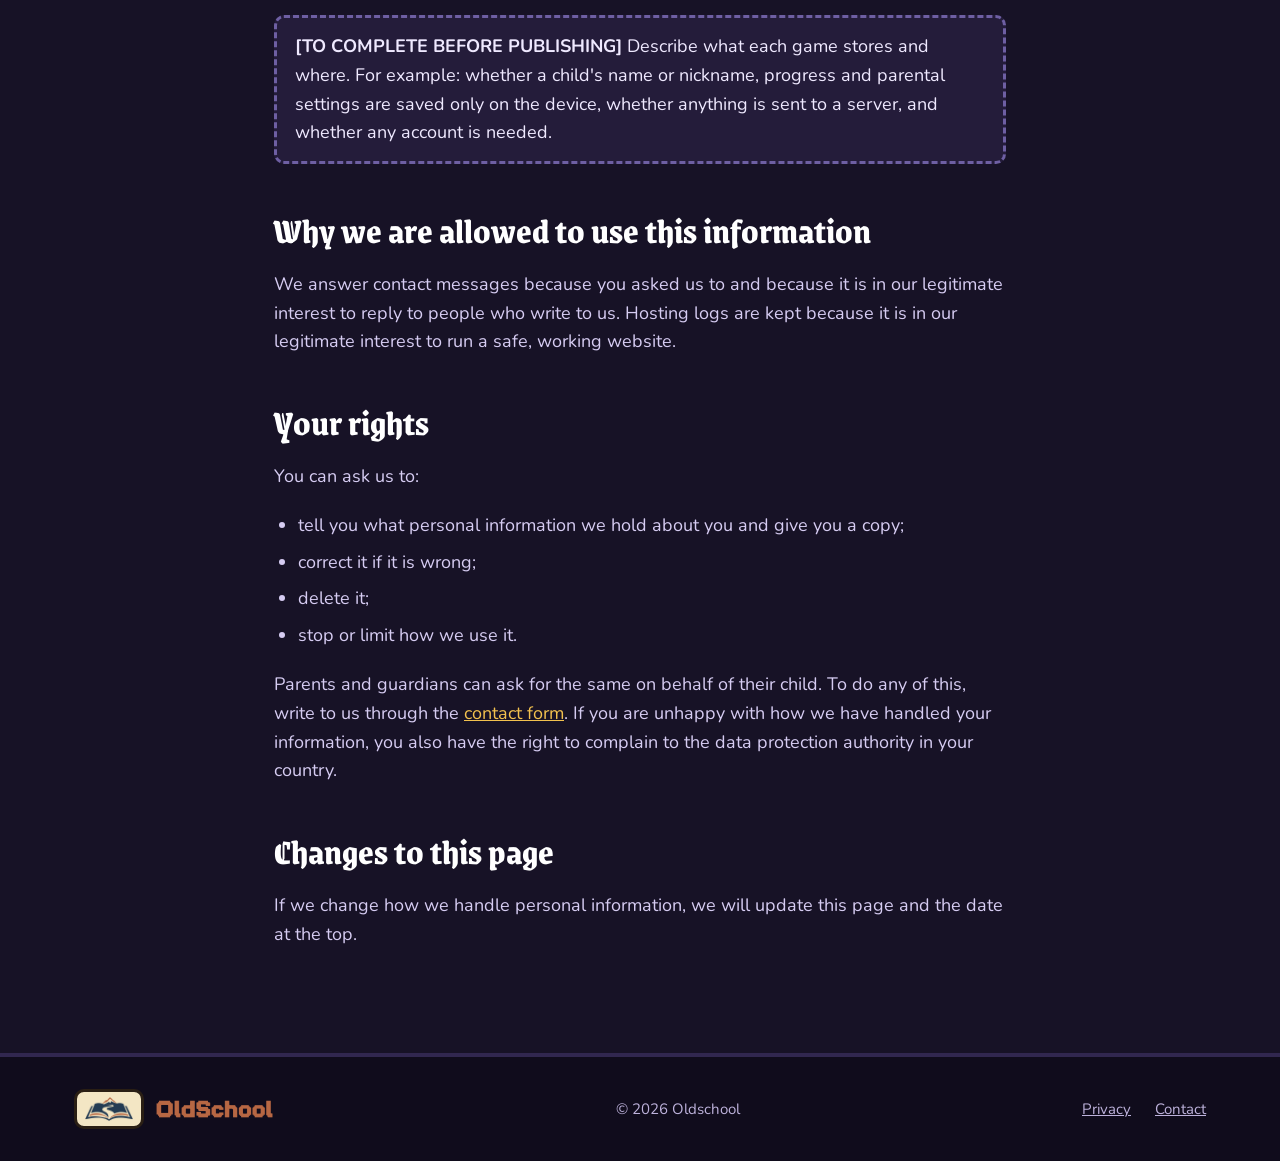
==== commit 55bd3e72: "Add the OldSchool logo to the header, footer, hero and browser icons Co-Authored-By: Claude Fable 5." ====
--- a/privacy.html
+++ b/privacy.html
@@ -6,6 +6,9 @@
   <title>Privacy | Oldschool</title>
   <meta name="description" content="How Oldschool handles personal information on this website and in its games.">
   <meta name="theme-color" content="#171226">
+  <link rel="icon" href="favicon.ico" sizes="32x32">
+  <link rel="icon" type="image/png" sizes="512x512" href="icon-512.png">
+  <link rel="apple-touch-icon" href="apple-touch-icon.png">
   <link rel="stylesheet" href="style.css">
 </head>
 <body>
@@ -14,9 +17,9 @@
 
 <header class="site-header">
   <div class="wrap header-inner">
-    <a class="logo" href="index.html">
-      <svg aria-hidden="true" width="34" height="34" viewBox="0 0 34 34" fill="none" stroke="currentColor" stroke-width="2.6" stroke-linecap="round" stroke-linejoin="round"><path d="M17 3 L29 7 L29 17 C29 24 24 29 17 31 C10 29 5 24 5 17 L5 7 Z"></path><path d="M12 17 L16 21 L23 12"></path></svg>
-      Oldschool
+    <a class="logo" href="index.html" aria-label="Oldschool, home">
+      <span class="logo-tile"><img src="images/logo-mark.png" alt="" width="400" height="200"></span>
+      <img class="logo-word" src="images/logo-wordmark.png" alt="" width="783" height="120">
     </a>
     <button class="nav-toggle" type="button" aria-expanded="false" aria-controls="site-nav">Menu</button>
     <nav id="site-nav" class="site-nav" aria-label="Main">
@@ -80,7 +83,10 @@
 
 <footer class="site-footer">
   <div class="wrap footer-inner">
-    <span class="footer-logo">Oldschool</span>
+    <span class="footer-brand">
+      <span class="logo-tile logo-tile-small"><img src="images/logo-mark.png" alt="" width="400" height="200"></span>
+      <img class="logo-word logo-word-small" src="images/logo-wordmark.png" alt="Oldschool" width="783" height="120" loading="lazy">
+    </span>
     <span>© <span id="year"></span> Oldschool</span>
     <span class="footer-links"><a href="privacy.html">Privacy</a><a href="index.html#contact">Contact</a></span>
   </div>
--- a/style.css
+++ b/style.css
@@ -134,11 +134,14 @@
 .site-header { background: var(--night-deep); border-bottom: 4px solid var(--stone-light); }
 .header-inner { display: flex; flex-wrap: wrap; align-items: center; justify-content: space-between; gap: 12px 32px; padding-top: 14px; padding-bottom: 14px; }
 
-.logo {
-  display: flex; align-items: center; gap: 12px; min-height: 48px;
-  font-family: var(--font-display); font-weight: 800; font-size: 40px; line-height: 1;
-  color: var(--gold); text-decoration: none;
-}
+.logo { display: flex; align-items: center; gap: 14px; min-height: 52px; text-decoration: none; }
+/* The logo's navy needs a light ground, so the mark sits on a parchment tile */
+.logo-tile { display: inline-flex; align-items: center; justify-content: center; height: 52px; padding: 7px 10px; background: var(--parchment); border: 3px solid var(--ink); border-radius: 10px; box-shadow: 0 4px 0 var(--shadow); }
+.logo-tile img { display: block; height: 100%; width: auto; }
+.logo-word { display: block; height: 26px; width: auto; }
+.logo-tile-small { height: 40px; padding: 5px 8px; box-shadow: none; }
+.logo-word-small { height: 18px; }
+.footer-brand { display: inline-flex; align-items: center; gap: 12px; }
 
 .site-nav { display: flex; flex-wrap: wrap; align-items: center; gap: 4px 26px; font-family: var(--font-pixel); font-size: 14px; text-transform: uppercase; }
 .site-nav a:not(.btn) { color: var(--text); text-decoration: none; padding: 12px 0; }
@@ -175,6 +178,8 @@
 .arch-art { height: 190px; border-radius: 120px 120px 10px 10px; }
 /* When you swap the placeholder for an image, give it class="arch-art" too */
 img.arch-art { border: none; padding: 0; object-fit: cover; }
+.arch-logo { width: 100%; display: flex; align-items: center; justify-content: center; padding: 18px 26px 14px; background: var(--parchment); border: 3px solid var(--ink); }
+.arch-logo img { display: block; max-width: 100%; max-height: 100%; width: auto; height: auto; }
 
 .quest-bar { width: 100%; display: flex; align-items: center; gap: 10px; font-family: var(--font-pixel); font-size: 12px; color: var(--text-muted); }
 .quest-track { flex: 1; height: 14px; background: var(--night-deep); border: 2px solid var(--border); border-radius: 8px; overflow: hidden; }
@@ -309,6 +314,16 @@
 .game-play { align-self: flex-start; margin-top: 8px; }
 .tags { display: flex; flex-wrap: wrap; gap: 10px; font-family: var(--font-pixel); font-size: 12px; text-transform: uppercase; }
 .tags li { border: 2px solid var(--border-light); border-radius: 6px; padding: 6px 10px; color: var(--text); }
+/* Screens carousel: moves only when its arrows are pressed, never on a timer */
+.carousel { border: 3px solid var(--border); border-radius: 12px; overflow: hidden; background: var(--night-deep); margin-bottom: 8px; }
+.carousel-frame { aspect-ratio: 16 / 10; background: var(--night-deep); }
+.carousel-frame img { display: block; width: 100%; height: 100%; object-fit: cover; }
+.carousel-frame img[hidden] { display: none; }
+.carousel-bar { display: flex; align-items: center; justify-content: space-between; gap: 12px; padding: 8px; border-top: 3px solid var(--border); background: var(--stone); }
+.carousel-btn { display: inline-flex; align-items: center; justify-content: center; width: 44px; height: 44px; color: var(--ink); background: var(--gold); border: none; border-radius: 8px; cursor: pointer; box-shadow: 0 4px 0 var(--gold-dark); }
+.carousel-btn:hover { background: #FFD569; }
+.carousel-btn:active { transform: translateY(2px); box-shadow: 0 2px 0 var(--gold-dark); }
+.carousel-count { font-family: var(--font-pixel); font-size: 14px; color: var(--text); }
 .visually-hidden { position: absolute; width: 1px; height: 1px; overflow: hidden; clip: rect(0 0 0 0); white-space: nowrap; }
 
 /* Contact */
@@ -330,7 +345,6 @@
 /* Footer */
 .site-footer { background: var(--night-deep); color: var(--text-muted); border-top: 4px solid var(--stone-light); font-size: 15px; }
 .footer-inner { display: flex; flex-wrap: wrap; justify-content: space-between; align-items: center; gap: 12px 32px; padding-top: 28px; padding-bottom: 28px; }
-.footer-logo { font-family: var(--font-display); font-weight: 800; font-size: 28px; color: var(--gold); }
 .footer-links { display: flex; gap: 24px; }
 .footer-links a { color: var(--text-muted); padding: 12px 0; }
 .footer-links a:hover { color: var(--gold); }
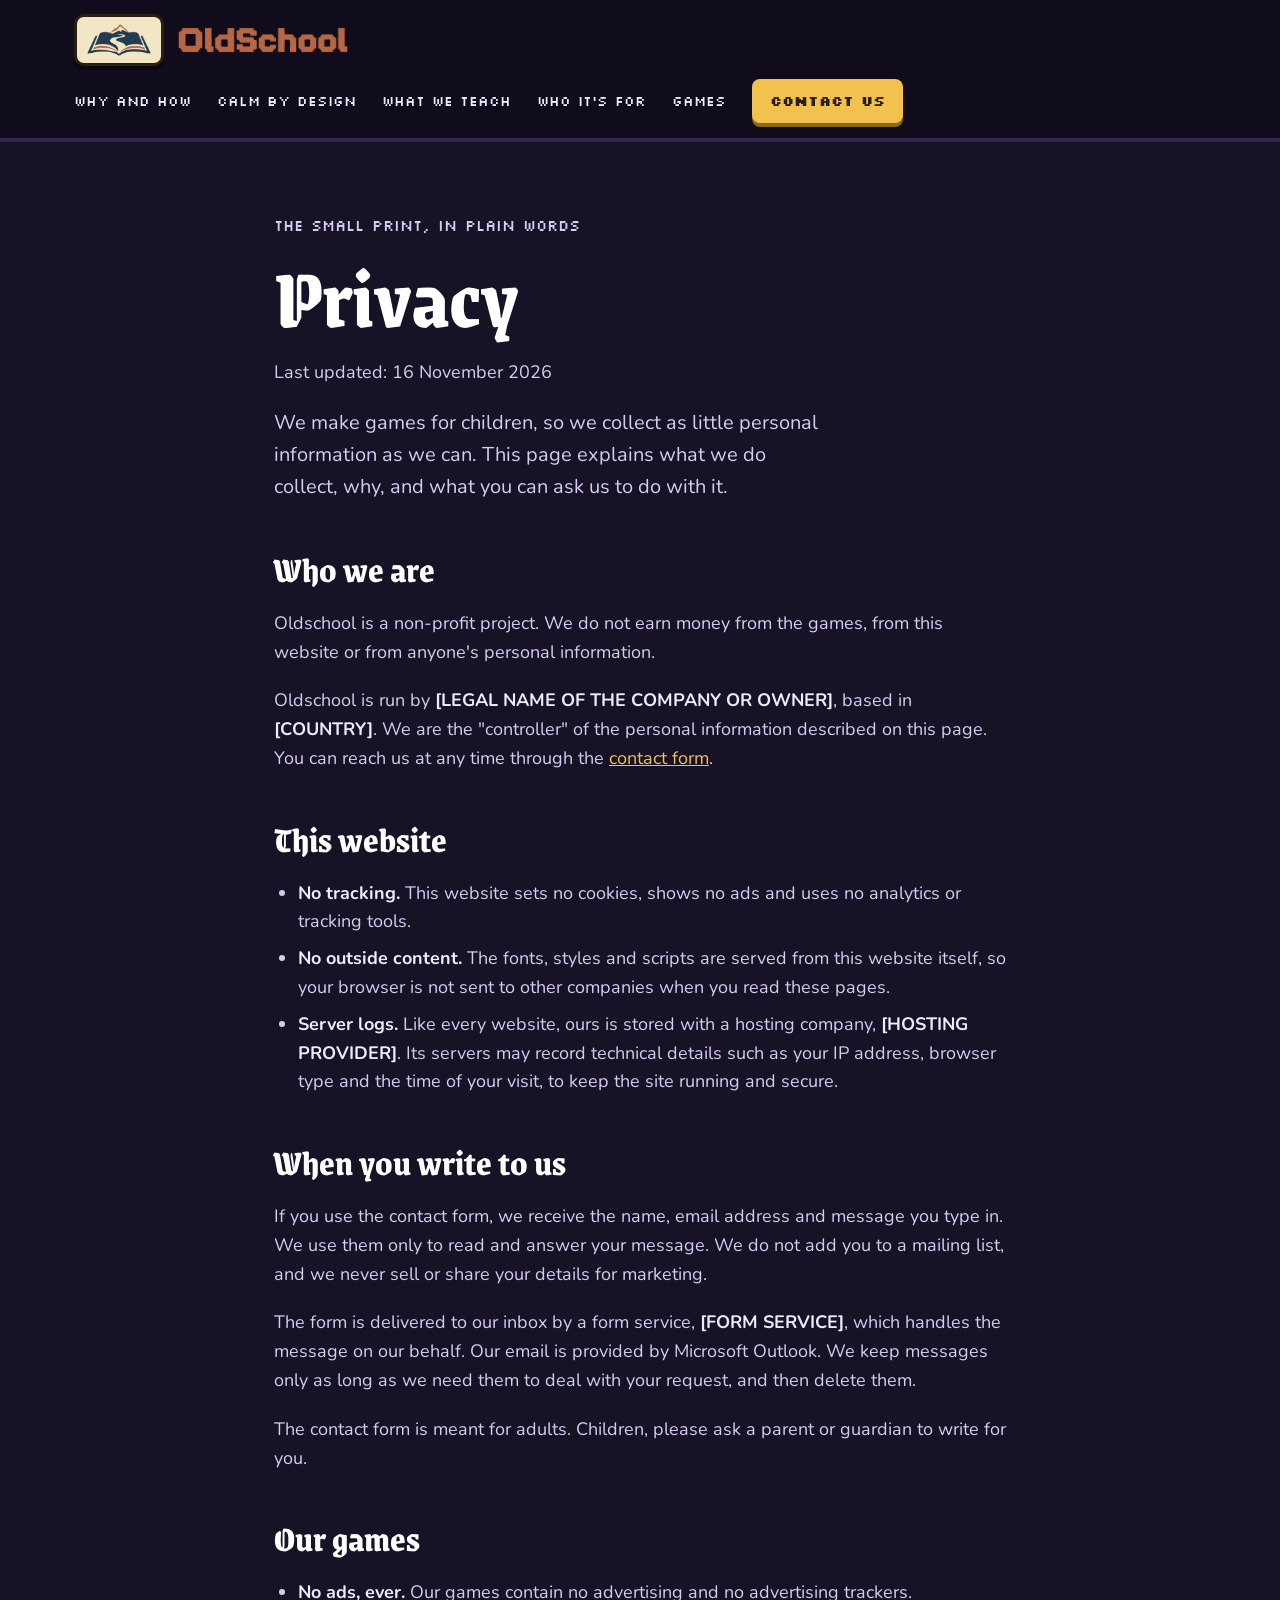
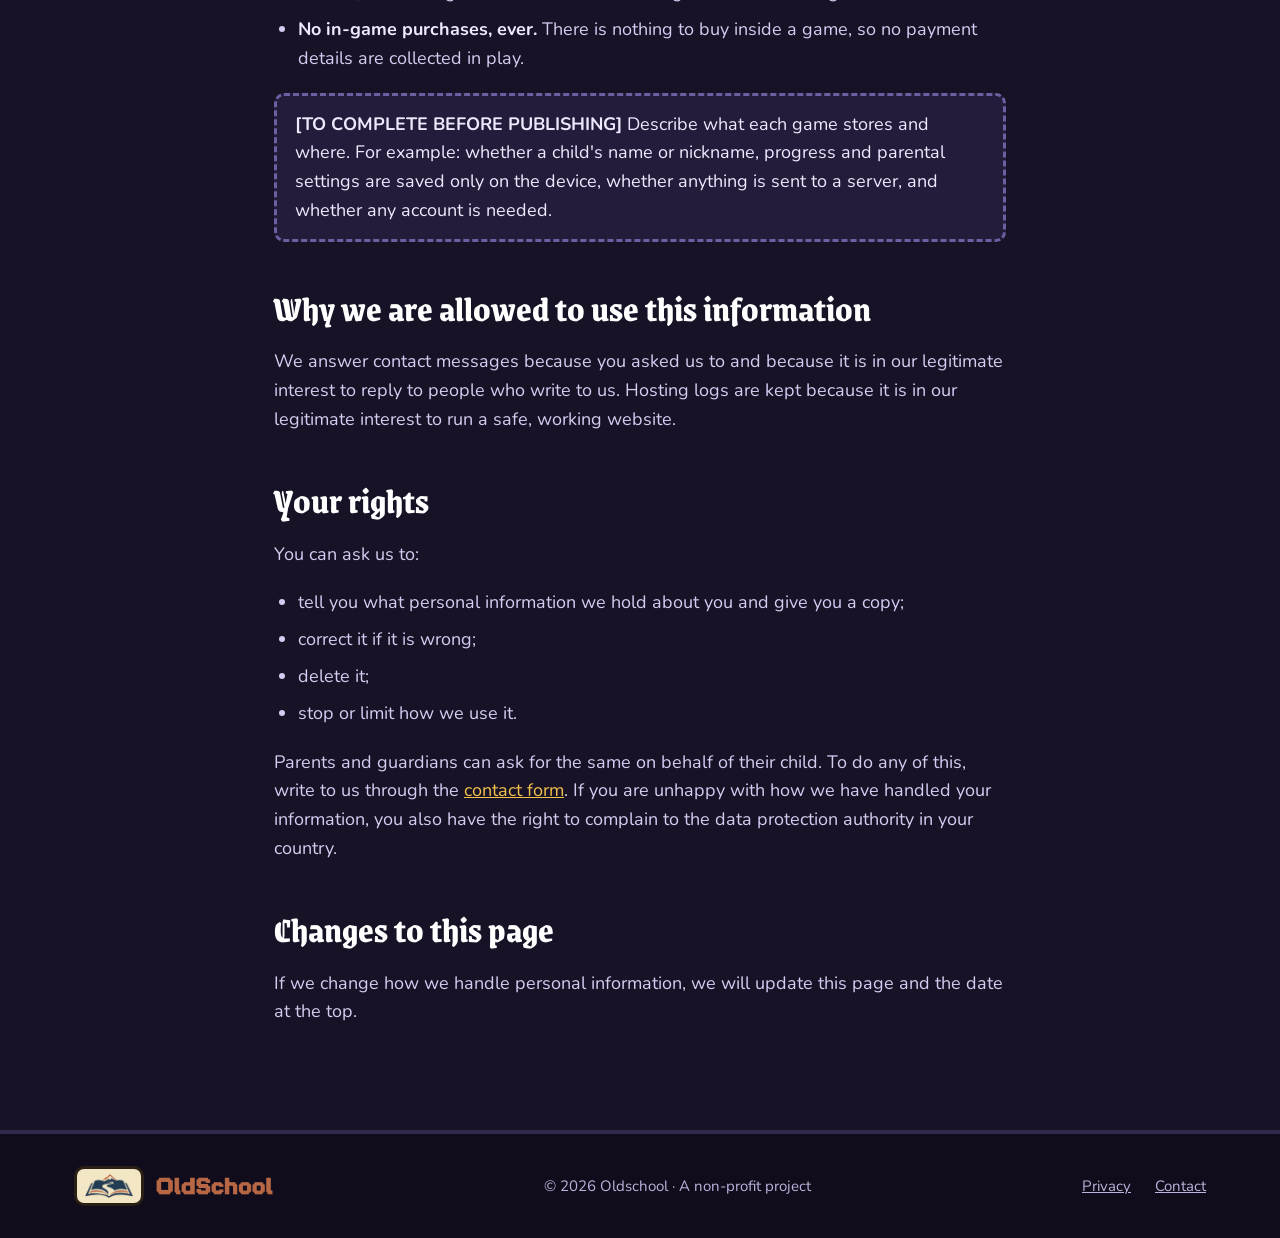
==== commit c5c88ef3: "Show that Oldschool is a non-profit project with free games Co-Authored-By: Claude Fable 5.2 <norepl" ====
--- a/privacy.html
+++ b/privacy.html
@@ -42,6 +42,7 @@
     <p class="lead">We make games for children, so we collect as little personal information as we can. This page explains what we do collect, why, and what you can ask us to do with it.</p>
 
     <h2>Who we are</h2>
+    <p>Oldschool is a non-profit project. We do not earn money from the games, from this website or from anyone's personal information.</p>
     <p>Oldschool is run by <strong>[LEGAL NAME OF THE COMPANY OR OWNER]</strong>, based in <strong>[COUNTRY]</strong>. We are the "controller" of the personal information described on this page. You can reach us at any time through the <a href="index.html#contact">contact form</a>.</p>
 
     <h2>This website</h2>
@@ -87,7 +88,7 @@
       <span class="logo-tile logo-tile-small"><img src="images/logo-mark.png" alt="" width="400" height="200"></span>
       <img class="logo-word logo-word-small" src="images/logo-wordmark.png" alt="Oldschool" width="783" height="120" loading="lazy">
     </span>
-    <span>© <span id="year"></span> Oldschool</span>
+    <span>© <span id="year"></span> Oldschool · A non-profit project</span>
     <span class="footer-links"><a href="privacy.html">Privacy</a><a href="index.html#contact">Contact</a></span>
   </div>
 </footer>
--- a/style.css
+++ b/style.css
@@ -252,6 +252,15 @@
 .panel .step { font-family: var(--font-pixel); font-weight: 700; font-size: 14px; color: var(--gold); }
 
 .parchment { background: var(--parchment); color: var(--ink); border: 4px solid var(--ink); border-radius: 16px; box-shadow: 0 8px 0 var(--shadow); }
+
+/* Non-profit pledge */
+.pledge { display: flex; flex-wrap: wrap; align-items: center; gap: 28px 40px; padding: 32px; }
+.pledge-badge { flex: 0 1 240px; display: flex; flex-direction: column; align-items: center; gap: 6px; text-align: center; padding: 22px 18px; background: var(--ink); color: var(--parchment); border-radius: 12px; }
+.pledge-big { font-family: var(--font-display); font-weight: 800; font-size: 44px; line-height: 1; color: var(--gold); }
+.pledge-small { font-family: var(--font-pixel); font-size: 13px; text-transform: uppercase; }
+.pledge-copy { flex: 1 1 420px; min-width: 0; display: flex; flex-direction: column; gap: 12px; }
+.pledge-copy h3 { color: var(--ink); }
+.pledge-copy p { color: var(--ink-soft); }
 
 /* House rules */
 .rules { flex: 1 1 420px; min-width: 0; padding: 28px; }
@@ -364,6 +373,8 @@
   .lead, .hero .lead { font-size: 18px; }
   .rules-list li { font-size: 18px; }
   .parental { padding: 24px; }
+  .pledge { padding: 24px; }
+  .pledge-badge { flex-basis: 100%; }
   .contact-form { grid-template-columns: minmax(0, 1fr); padding: 22px; }
 
   .nav-toggle { display: inline-flex; align-items: center; }
